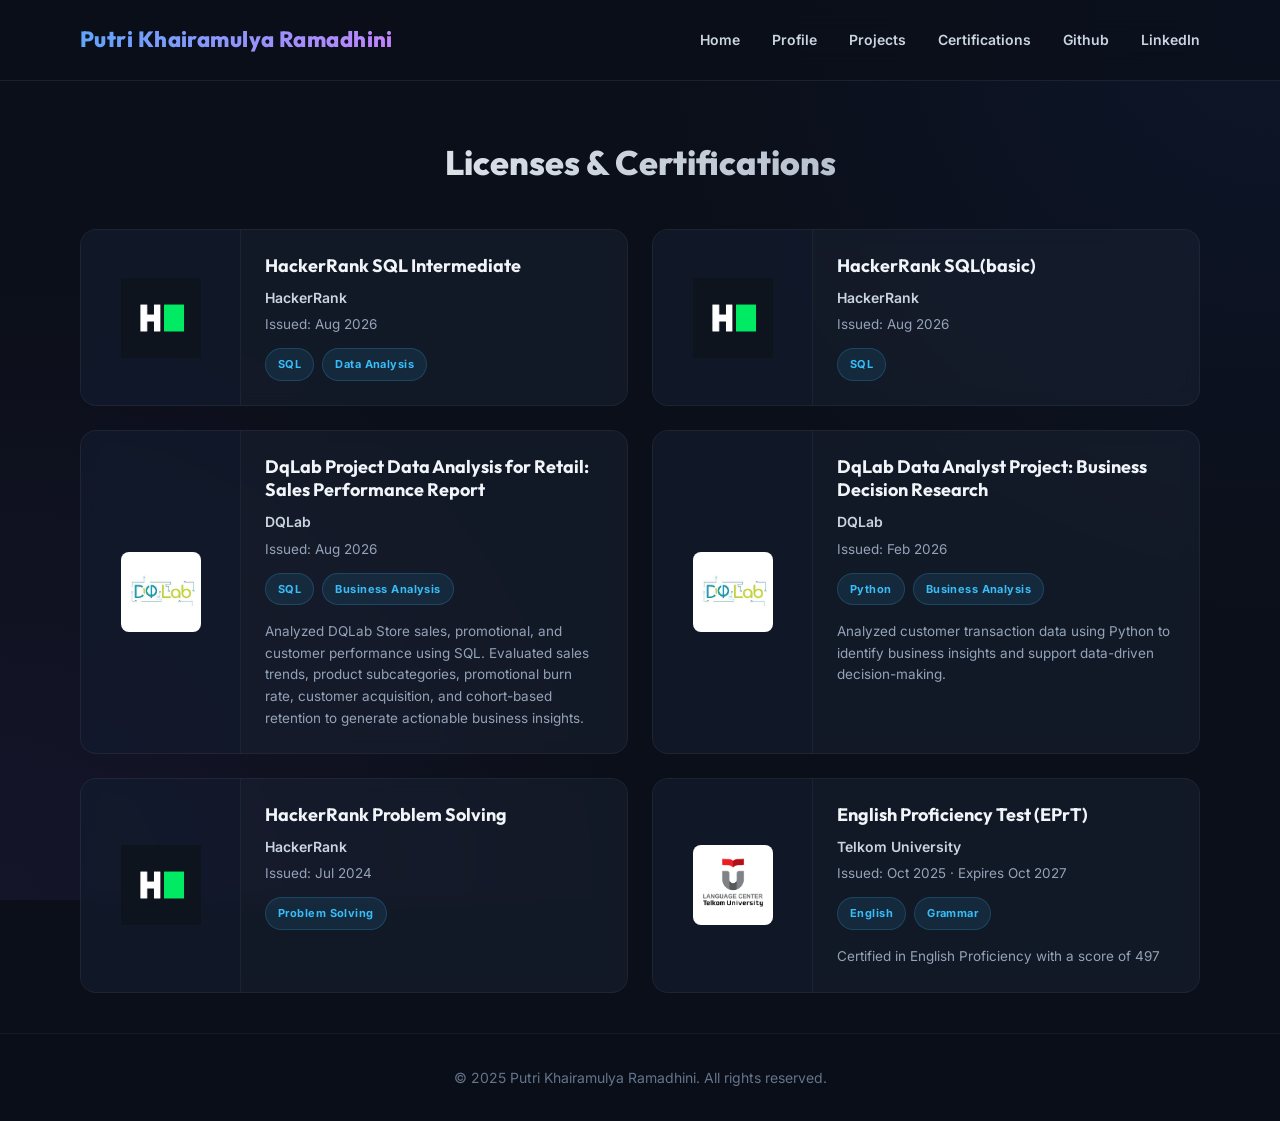
==== certification.html @ 8de5c6a5 "new face" ====
<!DOCTYPE html>
<html lang="id">
<head>
  <meta charset="UTF-8" />
  <meta name="viewport" content="width=device-width, initial-scale=1.0" />
  <title>Certifications | Putri Khairamulya Ramadhini</title>
  <link rel="stylesheet" href="style.css" />
</head>
<body>
  <!-- HEADER -->
  <header>
    <div class="container navbar">
      <a href="index.html" class="brand">Putri Khairamulya Ramadhini</a>
      <nav class="nav-links">
        <a href="index.html">Home</a>
        <a href="profile-details.html">Profile</a>
        <a href="project.html">Projects</a>
        <a href="certification.html">Certifications</a>
        <a href="https://github.com/putrikhairamulyaR" target="_blank">Github</a>
        <a href="https://www.linkedin.com/in/putri-khairamulya-ramadhini-48692b2a8" target="_blank">LinkedIn</a>
      </nav>
    </div>
  </header>

  <!-- MAIN -->
  <main class="container">
    <section class="page-header">
      <h1>Licenses & Certifications</h1>
    </section>

    <section class="project-group">
      <div class="cert-grid">
        
        <!-- CERTIFICATE 1 -->
        <article class="cert-card">
          <a href="SERTIF/sql_intermediate certificate.pdf" target="_blank">
            <div class="cert-logo">
              <img src="image/hackerrank.png" alt="HackerRank Logo">
            </div>
            <div class="cert-content">
              <h3>HackerRank SQL Intermediate</h3>
              <div class="issuer">HackerRank</div>
              <div class="date">Issued: Aug 2026</div>
              <div class="tags" style="margin-bottom: 0;">
                <span class="tag">SQL</span>
                <span class="tag">Data Analysis</span>
              </div>
            </div>
          </a>
        </article>

        <!-- CERTIFICATE 2 -->
        <article class="cert-card">
          <a href="SERTIF/sql_basic certificate.pdf" target="_blank">
            <div class="cert-logo">
              <img src="image/hackerrank.png" alt="HackerRank Logo">
            </div>
            <div class="cert-content">
              <h3>HackerRank SQL(basic)</h3>
              <div class="issuer">HackerRank</div>
              <div class="date">Issued: Aug 2026</div>
              <div class="tags" style="margin-bottom: 0;">
                <span class="tag">SQL</span>
              </div>
            </div>
          </a>
        </article>

        <!-- CERTIFICATE 3 -->
        <article class="cert-card">
          <a href="SERTIF/certificate-DQLABPRJC4IAIOFO (1).pdf" target="_blank">
            <div class="cert-logo">
              <img src="image/DQLAB.jpg" alt="DQLab Logo" style="border-radius: 8px;">
            </div>
            <div class="cert-content">
              <h3>DqLab Project Data Analysis for Retail: Sales Performance Report</h3>
              <div class="issuer">DQLab</div>
              <div class="date">Issued: Aug 2026</div>
              <div class="tags" style="margin-bottom: 6px;">
                <span class="tag">SQL</span>
                <span class="tag">Business Analysis</span>
              </div>
              <p class="desc">Analyzed DQLab Store sales, promotional, and customer performance using SQL. Evaluated sales trends, product subcategories, promotional burn rate, customer acquisition, and cohort-based retention to generate actionable business insights.</p>
            </div>
          </a>
        </article>

        <!-- CERTIFICATE 4 -->
        <article class="cert-card">
          <a href="SERTIF/certificate-DQLABDVIZ2HVIWPD.pdf" target="_blank">
            <div class="cert-logo">
              <img src="image/DQLAB.jpg" alt="DQLab Logo" style="border-radius: 8px;">
            </div>
            <div class="cert-content">
              <h3>DqLab Data Analyst Project: Business Decision Research</h3>
              <div class="issuer">DQLab</div>
              <div class="date">Issued: Feb 2026</div>
              <div class="tags" style="margin-bottom: 6px;">
                <span class="tag">Python</span>
                <span class="tag">Business Analysis</span>
              </div>
              <p class="desc">Analyzed customer transaction data using Python to identify business insights and support data-driven decision-making.</p>
            </div>
          </a>
        </article>

        <!-- CERTIFICATE 5 -->
        <article class="cert-card">
          <a href="SERTIF/problem_solving_basic certificate.pdf" target="_blank">
            <div class="cert-logo">
              <img src="image/hackerrank.png" alt="HackerRank Logo">
            </div>
            <div class="cert-content">
              <h3>HackerRank Problem Solving</h3>
              <div class="issuer">HackerRank</div>
              <div class="date">Issued: Jul 2024</div>
              <div class="tags" style="margin-bottom: 0;">
                <span class="tag">Problem Solving</span>
              </div>
            </div>
          </a>
        </article>

        <!-- CERTIFICATE 6 -->
        <article class="cert-card">
          <a href="SERTIF/EPRT (2).pdf" target="_blank">
            <div class="cert-logo">
              <img src="image/lac eprt.png" alt="EPrT Logo" style="border-radius: 8px;">
            </div>
            <div class="cert-content">
              <h3>English Proficiency Test (EPrT)</h3>
              <div class="issuer">Telkom University</div>
              <div class="date">Issued: Oct 2025 · Expires Oct 2027</div>
              <div class="tags" style="margin-bottom: 6px;">
                <span class="tag">English</span>
                <span class="tag">Grammar</span>
              </div>
              <p class="desc">Certified in English Proficiency with a score of 497</p>
            </div>
          </a>
        </article>

      </div>
    </section>
  </main>

  <!-- FOOTER -->
  <footer>
    <div class="container">
      © 2025 Putri Khairamulya Ramadhini. All rights reserved.
    </div>
  </footer>
</body>
</html>
---- style.css ----
@import url('https://fonts.googleapis.com/css2?family=Inter:wght@300;400;500;600;700;800&family=Outfit:wght@400;600;800&display=swap');

* {
  box-sizing: border-box;
  margin: 0;
  padding: 0;
}

html {
  scroll-behavior: smooth;
  font-size: 14px;
}

body {
  font-family: 'Inter', -apple-system, BlinkMacSystemFont, "Segoe UI", Roboto, sans-serif;
  background: #0b0f19; /* Deep dark blue */
  background-image: radial-gradient(circle at top right, rgba(37, 99, 235, 0.08), transparent 40%),
                    radial-gradient(circle at bottom left, rgba(139, 92, 246, 0.08), transparent 40%);
  background-attachment: fixed;
  color: #e2e8f0;
  line-height: 1.7;
}

a {
  text-decoration: none;
  color: inherit;
  transition: all 0.3s ease;
}

img {
  max-width: 100%;
  display: block;
}

.container {
  width: min(1120px, 90%);
  margin: 0 auto;
}

/* ==================================
   HEADER / NAVBAR
=================================== */
header {
  background: rgba(11, 15, 25, 0.7);
  backdrop-filter: blur(16px);
  -webkit-backdrop-filter: blur(16px);
  border-bottom: 1px solid rgba(255, 255, 255, 0.08);
  position: sticky;
  top: 0;
  z-index: 100;
}

.navbar {
  height: 80px;
  display: flex;
  align-items: center;
  justify-content: space-between;
}

.brand {
  font-family: 'Outfit', sans-serif;
  font-size: 22px;
  font-weight: 800;
  letter-spacing: 0.02em;
  color: #ffffff;
  background: linear-gradient(90deg, #60a5fa, #c084fc);
  -webkit-background-clip: text;
  -webkit-text-fill-color: transparent;
}

.nav-links {
  display: flex;
  gap: 32px;
  font-size: 14px;
  font-weight: 600;
  color: #cbd5e1;
}

.nav-links a {
  position: relative;
}

.nav-links a:hover {
  color: #60a5fa;
}

.nav-links a::after {
  content: '';
  position: absolute;
  width: 0;
  height: 2px;
  bottom: -4px;
  left: 0;
  background: #60a5fa;
  transition: width 0.3s ease;
  border-radius: 2px;
}

.nav-links a:hover::after {
  width: 100%;
}

/* ==================================
   HOME: PROFILE SECTION
=================================== */
.profile-section {
  padding: 80px 0 40px;
  animation: fadeIn 0.8s ease forwards;
}

@keyframes fadeIn {
  from { opacity: 0; transform: translateY(20px); }
  to { opacity: 1; transform: translateY(0); }
}

.profile-card {
  background: rgba(30, 41, 59, 0.4);
  backdrop-filter: blur(12px);
  border: 1px solid rgba(255, 255, 255, 0.05);
  border-radius: 24px;
  padding: 40px;
  display: grid;
  grid-template-columns: 200px 1fr;
  gap: 40px;
  align-items: center;
  box-shadow: 0 20px 40px rgba(0, 0, 0, 0.2);
  position: relative;
  overflow: hidden;
}

.profile-card::before {
  content: '';
  position: absolute;
  top: -50px;
  left: -50px;
  width: 150px;
  height: 150px;
  background: rgba(96, 165, 250, 0.2);
  filter: blur(60px);
  z-index: -1;
  border-radius: 50%;
}

.profile-photo {
  position: relative;
}

.profile-photo img {
  width: 200px;
  height: 200px;
  object-fit: cover;
  object-position: center;
  border-radius: 24px;
  border: 2px solid rgba(255, 255, 255, 0.1);
  box-shadow: 0 10px 25px rgba(0,0,0,0.4);
}

.section-label {
  display: inline-block;
  background: rgba(37, 99, 235, 0.2);
  color: #93c5fd;
  font-size: 13px;
  font-weight: 700;
  letter-spacing: 0.05em;
  padding: 6px 14px;
  border-radius: 999px;
  margin-bottom: 16px;
  border: 1px solid rgba(96, 165, 250, 0.2);
}

.profile-content p {
  color: #94a3b8;
  font-size: 16px;
  max-width: 780px;
  margin-bottom: 20px;
  line-height: 1.8;
}

.skills-list {
  display: flex;
  flex-wrap: wrap;
  gap: 10px;
  margin-bottom: 30px;
}

.skill-tag {
  background: rgba(255, 255, 255, 0.05);
  color: #cbd5e1;
  border: 1px solid rgba(255, 255, 255, 0.1);
  padding: 6px 14px;
  border-radius: 8px;
  font-size: 13px;
  font-weight: 500;
  transition: all 0.3s ease;
}

.skill-tag:hover {
  background: rgba(96, 165, 250, 0.15);
  border-color: rgba(96, 165, 250, 0.3);
  color: #93c5fd;
}

.profile-icons {
  display: grid;
  grid-template-columns: repeat(4, 1fr);
  gap: 16px;
}

.profile-icon-card {
  background: rgba(15, 23, 42, 0.6);
  border: 1px solid rgba(255, 255, 255, 0.05);
  border-radius: 16px;
  padding: 20px;
  transition: all 0.3s ease;
}

.profile-icon-card:hover {
  background: rgba(30, 41, 59, 0.8);
  border-color: rgba(96, 165, 250, 0.3);
  transform: translateY(-5px);
  box-shadow: 0 10px 20px rgba(0, 0, 0, 0.2);
}

.profile-icon-card .icon {
  font-size: 28px;
  margin-bottom: 12px;
}

.profile-icon-card strong {
  display: block;
  color: #f1f5f9;
  font-size: 15px;
  font-weight: 600;
  margin-bottom: 6px;
}

.profile-icon-card span {
  color: #64748b;
  font-size: 13.5px;
}

/* ==================================
   HOME: PROJECTS SECTION
=================================== */
.projects-section {
  margin-bottom: 100px;
  padding-top: 20px;
}

.section-header {
  display: flex;
  justify-content: space-between;
  align-items: flex-end;
  margin-bottom: 32px;
}

.section-header h2 {
  font-family: 'Outfit', sans-serif;
  font-size: 32px;
  color: #f8fafc;
}

.section-header span {
  color: #64748b;
  font-size: 15px;
  font-weight: 500;
}

.portfolio-grid {
  display: grid;
  grid-template-columns: repeat(4, minmax(0, 1fr));
  gap: 24px;
}

.card {
  background: rgba(30, 41, 59, 0.4);
  backdrop-filter: blur(8px);
  border: 1px solid rgba(255, 255, 255, 0.05);
  border-radius: 20px;
  overflow: hidden;
  transition: all 0.35s cubic-bezier(0.4, 0, 0.2, 1);
  display: flex;
  flex-direction: column;
}

.card:hover {
  transform: translateY(-8px);
  box-shadow: 0 20px 40px rgba(0, 0, 0, 0.3);
  border-color: rgba(96, 165, 250, 0.2);
}

.card a {
  display: flex;
  flex-direction: column;
  height: 100%;
}

.card img {
  width: 100%;
  height: 180px;
  object-fit: cover;
  transition: transform 0.5s ease;
}

.card:hover img {
  transform: scale(1.02);
}

.card-img-wrapper {
  overflow: hidden;
}

.card-content {
  padding: 24px;
  display: flex;
  flex-direction: column;
  flex: 1;
}

.tags {
  display: flex;
  flex-wrap: wrap;
  gap: 8px;
  margin-bottom: 16px;
}

.tag {
  display: inline-block;
  background: rgba(56, 189, 248, 0.1);
  color: #38bdf8;
  font-size: 11px;
  font-weight: 700;
  letter-spacing: 0.04em;
  padding: 6px 12px;
  border-radius: 999px;
  border: 1px solid rgba(56, 189, 248, 0.2);
}

.card h3 {
  font-family: 'Outfit', sans-serif;
  font-size: 20px;
  color: #f1f5f9;
  margin-bottom: 12px;
  line-height: 1.3;
  transition: color 0.3s ease;
}

.card:hover h3 {
  color: #60a5fa;
}

.card p {
  color: #94a3b8;
  font-size: 14px;
  margin-bottom: 20px;
  display: -webkit-box;
  -webkit-line-clamp: 3;
  -webkit-box-orient: vertical;
  overflow: hidden;
}

.card-footer {
  display: flex;
  justify-content: space-between;
  align-items: center;
  color: #64748b;
  font-size: 13.5px;
  border-top: 1px solid rgba(255, 255, 255, 0.05);
  padding-top: 16px;
  margin-top: auto;
}

.read-more {
  color: #60a5fa;
  font-weight: 600;
  display: flex;
  align-items: center;
  gap: 6px;
}



/* ==================================
   CERTIFICATION CARDS
=================================== */
.cert-grid {
  display: grid;
  grid-template-columns: repeat(2, minmax(0, 1fr));
  gap: 24px;
}

.cert-card {
  background: rgba(30, 41, 59, 0.4);
  backdrop-filter: blur(8px);
  border: 1px solid rgba(255, 255, 255, 0.05);
  border-radius: 16px;
  overflow: hidden;
  transition: all 0.35s cubic-bezier(0.4, 0, 0.2, 1);
  display: flex;
}

.cert-card:hover {
  transform: translateY(-5px);
  box-shadow: 0 15px 30px rgba(0, 0, 0, 0.2);
  border-color: rgba(96, 165, 250, 0.3);
}

.cert-card a {
  display: flex;
  width: 100%;
}

.cert-logo {
  width: 160px;
  background: rgba(15, 23, 42, 0.5);
  display: flex;
  align-items: center;
  justify-content: center;
  padding: 20px;
  border-right: 1px solid rgba(255, 255, 255, 0.05);
  flex-shrink: 0;
}

.cert-logo img {
  max-width: 100%;
  max-height: 80px;
  object-fit: contain;
}

.cert-content {
  padding: 24px;
  display: flex;
  flex-direction: column;
  flex: 1;
}

.cert-content h3 {
  font-family: 'Outfit', sans-serif;
  font-size: 18px;
  color: #f1f5f9;
  margin-bottom: 8px;
  line-height: 1.3;
  transition: color 0.3s ease;
}

.cert-card:hover .cert-content h3 {
  color: #60a5fa;
}

.cert-content .issuer {
  color: #cbd5e1;
  font-weight: 600;
  font-size: 14px;
  margin-bottom: 4px;
}

.cert-content .date {
  color: #94a3b8;
  font-size: 13.5px;
  margin-bottom: 12px;
}

.cert-content p.desc {
  color: #94a3b8;
  font-size: 13.5px;
  line-height: 1.6;
  margin-top: 10px;
}

@media (max-width: 900px) {
  .cert-grid {
    grid-template-columns: 1fr;
  }
}

@media (max-width: 600px) {
  .cert-card a {
    flex-direction: column;
  }
  .cert-logo {
    width: 100%;
    height: 120px;
    border-right: none;
    border-bottom: 1px solid rgba(255, 255, 255, 0.05);
  }
}

/* ==================================
   PROJECT DETAIL PAGES
=================================== */
.page-header {
  padding: 60px 0 30px;
  text-align: center;
  animation: fadeIn 0.6s ease;
}

.page-header h1 {
  font-family: 'Outfit', sans-serif;
  font-size: 34px;
  font-weight: 800;
  color: #ffffff;
  line-height: 1.3;
  margin-bottom: 14px;
  background: linear-gradient(to right, #ffffff, #94a3b8);
  -webkit-background-clip: text;
  -webkit-text-fill-color: transparent;
}

.project-date {
  color: #60a5fa;
  font-size: 14px;
  font-weight: 600;
  margin-bottom: 24px;
  text-transform: uppercase;
  letter-spacing: 0.08em;
}

.page-header p {
  color: #cbd5e1;
  font-size: 16px;
  max-width: 650px;
  margin: 0 auto;
  line-height: 1.7;
}

.hero-image {
  width: 100%;
  max-width: 450px;
  height: auto;
  border-radius: 14px;
  margin: 0 auto 32px;
  border: 1px solid rgba(255, 255, 255, 0.1);
  box-shadow: 0 16px 30px rgba(0, 0, 0, 0.3);
  display: block;
}

.hero-container {
  display: flex;
  flex-direction: column;
  align-items: center;
  margin-bottom: 32px;
}

.youtube-btn {
  display: inline-flex;
  align-items: center;
  gap: 8px;
  background: rgba(239, 68, 68, 0.1);
  color: #fca5a5;
  border: 1px solid rgba(239, 68, 68, 0.3);
  padding: 10px 20px;
  border-radius: 999px;
  font-size: 14px;
  font-weight: 600;
  transition: all 0.3s ease;
  margin-top: -10px;
  margin-bottom: 20px;
}

.youtube-btn:hover {
  background: rgba(239, 68, 68, 0.2);
  border-color: rgba(239, 68, 68, 0.5);
  color: #fecaca;
  transform: translateY(-2px);
}

.content-card {
  background: rgba(30, 41, 59, 0.5);
  backdrop-filter: blur(12px);
  border: 1px solid rgba(255, 255, 255, 0.05);
  border-radius: 16px;
  padding: 28px;
  margin-bottom: 28px;
  box-shadow: 0 8px 25px rgba(0, 0, 0, 0.15);
  max-width: 720px;
  margin-left: auto;
  margin-right: auto;
  animation: fadeIn 0.8s ease;
}

.content-card h2 {
  font-family: 'Outfit', sans-serif;
  font-size: 22px;
  font-weight: 700;
  color: #f1f5f9;
  margin-bottom: 20px;
  padding-bottom: 12px;
  border-bottom: 1px solid rgba(255, 255, 255, 0.05);
  display: flex;
  align-items: center;
  gap: 10px;
}

.content-card p {
  color: #cbd5e1;
  font-size: 14.5px;
  line-height: 1.7;
  margin-bottom: 16px;
}

.content-card ul {
  margin-left: 20px;
  color: #cbd5e1;
  margin-bottom: 16px;
}

.content-card li {
  margin-bottom: 8px;
  font-size: 14.5px;
  line-height: 1.6;
}

.content-card strong {
  color: #60a5fa;
  font-weight: 600;
}

.tools-list {
  display: flex;
  flex-wrap: wrap;
  gap: 12px;
  margin-top: 16px;
}

.tools-list span {
  background: rgba(15, 23, 42, 0.6);
  color: #93c5fd;
  border: 1px solid rgba(56, 189, 248, 0.2);
  border-radius: 8px;
  padding: 8px 16px;
  font-size: 13px;
  font-weight: 600;
  transition: all 0.3s;
}

.tools-list span:hover {
  background: rgba(56, 189, 248, 0.1);
  border-color: rgba(56, 189, 248, 0.4);
}

.project-link,
.back-link {
  display: inline-flex;
  align-items: center;
  justify-content: center;
  padding: 12px 24px;
  border-radius: 12px;
  font-size: 14px;
  font-weight: 600;
  transition: all 0.3s ease;
  margin-top: 16px;
  text-align: center;
}

.project-link {
  background: linear-gradient(135deg, #3b82f6, #8b5cf6);
  color: #ffffff;
  border: none;
  box-shadow: 0 4px 15px rgba(59, 130, 246, 0.3);
}

.project-link:hover {
  box-shadow: 0 8px 25px rgba(59, 130, 246, 0.5);
  transform: translateY(-2px);
  color: #ffffff;
}

.back-link {
  background: rgba(30, 41, 59, 0.6);
  border: 1px solid rgba(255, 255, 255, 0.1);
  color: #e2e8f0;
  margin-bottom: 60px;
  display: block;
  max-width: max-content;
  margin-left: auto;
  margin-right: auto;
}

.back-link:hover {
  background: rgba(51, 65, 85, 0.8);
  border-color: rgba(255, 255, 255, 0.2);
  color: #ffffff;
}

/* ==================================
   FOOTER
=================================== */
footer {
  border-top: 1px solid rgba(255, 255, 255, 0.05);
  padding: 32px 0;
  color: #64748b;
  font-size: 14px;
  text-align: center;
  background: rgba(11, 15, 25, 0.9);
}

/* ==================================
   RESPONSIVE DESIGN
=================================== */
@media (max-width: 1000px) {
  .profile-icons {
    grid-template-columns: repeat(2, 1fr);
  }

  .portfolio-grid {
    grid-template-columns: repeat(2, minmax(0, 1fr));
  }
}

@media (max-width: 900px) {
  .profile-card {
    grid-template-columns: 1fr;
    text-align: center;
  }
  
  .profile-card::before {
    top: 0;
    left: 50%;
    transform: translateX(-50%);
  }

  .profile-photo img {
    margin: 0 auto;
  }
  
  .profile-content p {
    margin: 0 auto 28px;
  }
}

@media (max-width: 760px) {
  .navbar {
    height: auto;
    padding: 20px 0;
    flex-direction: column;
    gap: 16px;
  }

  .nav-links {
    flex-wrap: wrap;
    justify-content: center;
    gap: 16px;
  }

  .profile-section {
    padding: 40px 0 30px;
  }

  .profile-card {
    padding: 30px 20px;
  }

  .profile-icons {
    grid-template-columns: 1fr;
  }

  .section-header {
    flex-direction: column;
    align-items: flex-start;
    gap: 8px;
  }

  .portfolio-grid {
    grid-template-columns: 1fr;
  }
  
  .page-header h1 {
    font-size: 28px;
  }
  
  .content-card {
    padding: 24px 20px;
  }
}

/* ==================================
   PROFILE DETAILS PAGE
=================================== */
.details-grid {
  display: grid;
  gap: 30px;
  margin-bottom: 60px;
}

.detail-card {
  background: rgba(30, 41, 59, 0.4);
  backdrop-filter: blur(12px);
  border: 1px solid rgba(255, 255, 255, 0.05);
  border-radius: 20px;
  padding: 32px;
  box-shadow: 0 10px 30px rgba(0, 0, 0, 0.15);
}

.detail-card h2 {
  font-family: 'Outfit', sans-serif;
  font-size: 24px;
  color: #f1f5f9;
  margin-bottom: 24px;
  padding-bottom: 12px;
  border-bottom: 1px solid rgba(255, 255, 255, 0.05);
}

.detail-item {
  margin-bottom: 24px;
}

.detail-item:last-child {
  margin-bottom: 0;
}

.detail-item h3 {
  font-family: 'Outfit', sans-serif;
  font-size: 18px;
  color: #60a5fa;
  margin-bottom: 4px;
}

.detail-item > span {
  display: block;
  color: #94a3b8;
  font-size: 13.5px;
  font-weight: 600;
  margin-bottom: 12px;
}

.course-list {
  display: flex;
  flex-wrap: wrap;
  gap: 10px;
  margin-top: 12px;
}

.course-list span {
  background: rgba(15, 23, 42, 0.6);
  color: #93c5fd;
  border: 1px solid rgba(56, 189, 248, 0.2);
  border-radius: 8px;
  padding: 6px 14px;
  font-size: 13px;
  transition: all 0.3s;
}

.course-list span:hover {
  background: rgba(56, 189, 248, 0.1);
  border-color: rgba(56, 189, 248, 0.4);
}

.detail-item p {
  color: #cbd5e1;
  font-size: 15px;
  line-height: 1.7;
  margin-bottom: 12px;
}

.detail-item ul {
  margin-left: 20px;
  color: #cbd5e1;
}

.detail-item li {
  font-size: 14.5px;
  margin-bottom: 8px;
}

.detail-item strong {
  color: #38bdf8;
  font-weight: 600;
}

/* ==================================
   PROJECTS FILTERS
=================================== */
.filter-buttons {
  display: flex;
  flex-wrap: wrap;
  justify-content: center;
  gap: 12px;
  margin-bottom: 40px;
}

.filter-btn {
  background: rgba(30, 41, 59, 0.6);
  border: 1px solid rgba(255, 255, 255, 0.1);
  color: #cbd5e1;
  padding: 8px 18px;
  border-radius: 999px;
  font-size: 14px;
  font-weight: 600;
  cursor: pointer;
  transition: all 0.3s ease;
  font-family: 'Inter', sans-serif;
}

.filter-btn:hover {
  background: rgba(59, 130, 246, 0.2);
  color: #93c5fd;
}

.filter-btn.active {
  background: #3b82f6;
  color: #ffffff;
  border-color: #3b82f6;
}

.project-group {
  margin-bottom: 40px;
}

/* Responsive fixes */
@media (max-width: 760px) {
  .skills-list {
    justify-content: center;
  }
}

/* ==================================
   HEART DISEASE SPECIFIC
=================================== */
.snapshot {
  display: flex;
  flex-wrap: wrap;
  gap: 24px;
  margin-top: 16px;
}

.snapshot-item {
  background: rgba(15, 23, 42, 0.6);
  border: 1px solid rgba(255, 255, 255, 0.05);
  border-radius: 12px;
  padding: 16px 24px;
  flex: 1;
  min-width: 150px;
  text-align: center;
}

.snapshot-item .number {
  display: block;
  font-family: 'Outfit', sans-serif;
  font-size: 28px;
  color: #60a5fa;
  font-weight: 700;
  margin-bottom: 4px;
}

.snapshot-item .label {
  color: #94a3b8;
  font-size: 13px;
  text-transform: uppercase;
  letter-spacing: 0.05em;
  font-weight: 600;
}

.question-list {
  list-style: none;
  padding-left: 0 !important;
}

.question-list li {
  position: relative;
  padding-left: 24px;
  margin-bottom: 12px;
  color: #cbd5e1;
}

.question-list li::before {
  content: '❓';
  position: absolute;
  left: 0;
  top: 0;
}

.analysis-item {
  margin-bottom: 16px;
  padding-left: 16px;
  border-left: 3px solid #3b82f6;
}

.finding-grid {
  display: grid;
  grid-template-columns: repeat(2, 1fr);
  gap: 16px;
}

.finding {
  background: rgba(15, 23, 42, 0.4);
  padding: 16px;
  border-radius: 10px;
  border: 1px solid rgba(255, 255, 255, 0.05);
}

.finding strong {
  display: block;
  color: #38bdf8;
  margin-bottom: 8px;
  font-size: 15px;
}

.finding span {
  color: #cbd5e1;
  font-size: 14px;
  line-height: 1.6;
}

.highlight-metric {
  display: grid;
  grid-template-columns: repeat(4, 1fr);
  gap: 16px;
  margin: 24px 0;
}

.metric {
  background: rgba(15, 23, 42, 0.6);
  border: 1px solid rgba(255, 255, 255, 0.05);
  border-radius: 12px;
  padding: 20px;
  text-align: center;
  transition: all 0.3s ease;
}

.metric:hover {
  background: rgba(30, 41, 59, 0.8);
  border-color: rgba(96, 165, 250, 0.3);
  transform: translateY(-3px);
}

.metric strong {
  display: block;
  font-family: 'Outfit', sans-serif;
  font-size: 28px;
  color: #60a5fa;
  margin-bottom: 4px;
}

.metric span {
  color: #94a3b8;
  font-size: 13px;
  font-weight: 600;
  text-transform: uppercase;
  letter-spacing: 0.05em;
}

.result-image {
  width: 100%;
  max-width: 450px;
  height: auto;
  border-radius: 12px;
  margin: 30px auto;
  border: 1px solid rgba(255, 255, 255, 0.1);
  display: block;
}

.result-table-wrapper {
  overflow-x: auto;
  margin-bottom: 24px;
}

.result-table {
  width: 100%;
  border-collapse: collapse;
  text-align: left;
}

.result-table th, .result-table td {
  padding: 12px 16px;
  border-bottom: 1px solid rgba(255, 255, 255, 0.05);
}

.result-table th {
  background: rgba(15, 23, 42, 0.8);
  color: #f1f5f9;
  font-weight: 600;
  font-size: 14px;
}

.result-table td {
  color: #cbd5e1;
  font-size: 14px;
}

.result-table tr:hover td {
  background: rgba(255, 255, 255, 0.02);
}

.result-note {
  background: rgba(59, 130, 246, 0.1);
  border-left: 4px solid #3b82f6;
  padding: 16px 20px;
  border-radius: 0 8px 8px 0;
  color: #cbd5e1;
  font-size: 14px;
  line-height: 1.6;
}

.result-note strong {
  color: #60a5fa;
}

@media (max-width: 760px) {
  .highlight-metric {
    grid-template-columns: repeat(2, 1fr);
  }
  .finding-grid {
    grid-template-columns: 1fr;
  }
}
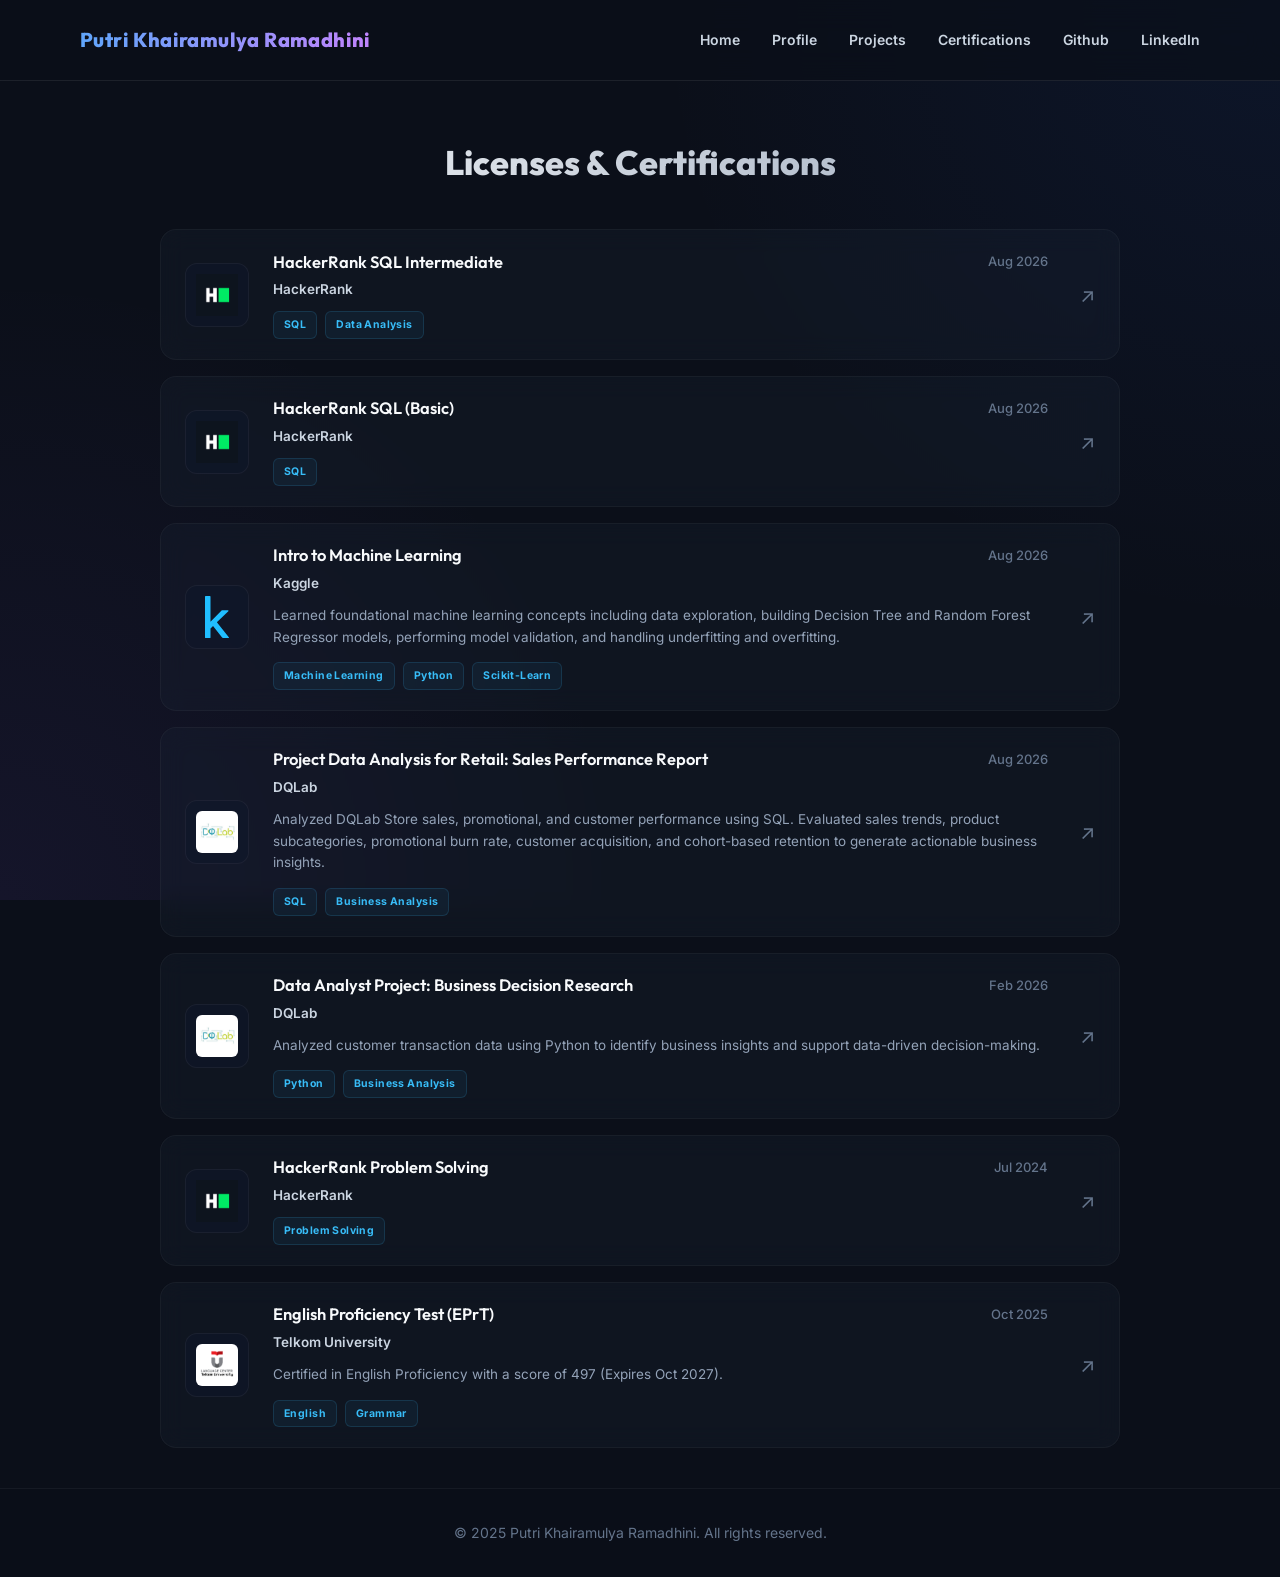
==== commit 1bf44e99: "nambahin certif" ====
--- a/certification.html
+++ b/certification.html
@@ -38,14 +38,19 @@
               <img src="image/hackerrank.png" alt="HackerRank Logo">
             </div>
             <div class="cert-content">
-              <h3>HackerRank SQL Intermediate</h3>
-              <div class="issuer">HackerRank</div>
-              <div class="date">Issued: Aug 2026</div>
-              <div class="tags" style="margin-bottom: 0;">
+              <div class="cert-header-row">
+                <h3>HackerRank SQL Intermediate</h3>
+                <div class="date">Aug 2026</div>
+              </div>
+              <div class="cert-meta">
+                <span class="issuer">HackerRank</span>
+              </div>
+              <div class="cert-tags-row">
                 <span class="tag">SQL</span>
                 <span class="tag">Data Analysis</span>
               </div>
             </div>
+            <div class="cert-action">↗</div>
           </a>
         </article>
 
@@ -56,87 +61,137 @@
               <img src="image/hackerrank.png" alt="HackerRank Logo">
             </div>
             <div class="cert-content">
-              <h3>HackerRank SQL(basic)</h3>
-              <div class="issuer">HackerRank</div>
-              <div class="date">Issued: Aug 2026</div>
-              <div class="tags" style="margin-bottom: 0;">
+              <div class="cert-header-row">
+                <h3>HackerRank SQL (Basic)</h3>
+                <div class="date">Aug 2026</div>
+              </div>
+              <div class="cert-meta">
+                <span class="issuer">HackerRank</span>
+              </div>
+              <div class="cert-tags-row">
                 <span class="tag">SQL</span>
               </div>
             </div>
+            <div class="cert-action">↗</div>
           </a>
         </article>
 
         <!-- CERTIFICATE 3 -->
         <article class="cert-card">
+          <a href="SERTIF/putrikhaira - Intro to Machine Learning.pdf" target="_blank">
+            <div class="cert-logo">
+              <img src="image/kaggle.svg" alt="Kaggle Logo" style="border-radius: 4px;">
+            </div>
+            <div class="cert-content">
+              <div class="cert-header-row">
+                <h3>Intro to Machine Learning</h3>
+                <div class="date">Aug 2026</div>
+              </div>
+              <div class="cert-meta">
+                <span class="issuer">Kaggle</span>
+              </div>
+              <p class="desc">Learned foundational machine learning concepts including data exploration, building Decision Tree and Random Forest Regressor models, performing model validation, and handling underfitting and overfitting.</p>
+              <div class="cert-tags-row">
+                <span class="tag">Machine Learning</span>
+                <span class="tag">Python</span>
+                <span class="tag">Scikit-Learn</span>
+              </div>
+            </div>
+            <div class="cert-action">↗</div>
+          </a>
+        </article>
+
+        <!-- CERTIFICATE 4 -->
+        <article class="cert-card">
           <a href="SERTIF/certificate-DQLABPRJC4IAIOFO (1).pdf" target="_blank">
             <div class="cert-logo">
-              <img src="image/DQLAB.jpg" alt="DQLab Logo" style="border-radius: 8px;">
-            </div>
-            <div class="cert-content">
-              <h3>DqLab Project Data Analysis for Retail: Sales Performance Report</h3>
-              <div class="issuer">DQLab</div>
-              <div class="date">Issued: Aug 2026</div>
-              <div class="tags" style="margin-bottom: 6px;">
+              <img src="image/DQLAB.jpg" alt="DQLab Logo" style="border-radius: 6px;">
+            </div>
+            <div class="cert-content">
+              <div class="cert-header-row">
+                <h3>Project Data Analysis for Retail: Sales Performance Report</h3>
+                <div class="date">Aug 2026</div>
+              </div>
+              <div class="cert-meta">
+                <span class="issuer">DQLab</span>
+              </div>
+              <p class="desc">Analyzed DQLab Store sales, promotional, and customer performance using SQL. Evaluated sales trends, product subcategories, promotional burn rate, customer acquisition, and cohort-based retention to generate actionable business insights.</p>
+              <div class="cert-tags-row">
                 <span class="tag">SQL</span>
                 <span class="tag">Business Analysis</span>
               </div>
-              <p class="desc">Analyzed DQLab Store sales, promotional, and customer performance using SQL. Evaluated sales trends, product subcategories, promotional burn rate, customer acquisition, and cohort-based retention to generate actionable business insights.</p>
-            </div>
-          </a>
-        </article>
-
-        <!-- CERTIFICATE 4 -->
+            </div>
+            <div class="cert-action">↗</div>
+          </a>
+        </article>
+
+        <!-- CERTIFICATE 5 -->
         <article class="cert-card">
           <a href="SERTIF/certificate-DQLABDVIZ2HVIWPD.pdf" target="_blank">
             <div class="cert-logo">
-              <img src="image/DQLAB.jpg" alt="DQLab Logo" style="border-radius: 8px;">
-            </div>
-            <div class="cert-content">
-              <h3>DqLab Data Analyst Project: Business Decision Research</h3>
-              <div class="issuer">DQLab</div>
-              <div class="date">Issued: Feb 2026</div>
-              <div class="tags" style="margin-bottom: 6px;">
+              <img src="image/DQLAB.jpg" alt="DQLab Logo" style="border-radius: 6px;">
+            </div>
+            <div class="cert-content">
+              <div class="cert-header-row">
+                <h3>Data Analyst Project: Business Decision Research</h3>
+                <div class="date">Feb 2026</div>
+              </div>
+              <div class="cert-meta">
+                <span class="issuer">DQLab</span>
+              </div>
+              <p class="desc">Analyzed customer transaction data using Python to identify business insights and support data-driven decision-making.</p>
+              <div class="cert-tags-row">
                 <span class="tag">Python</span>
                 <span class="tag">Business Analysis</span>
               </div>
-              <p class="desc">Analyzed customer transaction data using Python to identify business insights and support data-driven decision-making.</p>
-            </div>
-          </a>
-        </article>
-
-        <!-- CERTIFICATE 5 -->
+            </div>
+            <div class="cert-action">↗</div>
+          </a>
+        </article>
+
+        <!-- CERTIFICATE 6 -->
         <article class="cert-card">
           <a href="SERTIF/problem_solving_basic certificate.pdf" target="_blank">
             <div class="cert-logo">
               <img src="image/hackerrank.png" alt="HackerRank Logo">
             </div>
             <div class="cert-content">
-              <h3>HackerRank Problem Solving</h3>
-              <div class="issuer">HackerRank</div>
-              <div class="date">Issued: Jul 2024</div>
-              <div class="tags" style="margin-bottom: 0;">
+              <div class="cert-header-row">
+                <h3>HackerRank Problem Solving</h3>
+                <div class="date">Jul 2024</div>
+              </div>
+              <div class="cert-meta">
+                <span class="issuer">HackerRank</span>
+              </div>
+              <div class="cert-tags-row">
                 <span class="tag">Problem Solving</span>
               </div>
             </div>
-          </a>
-        </article>
-
-        <!-- CERTIFICATE 6 -->
+            <div class="cert-action">↗</div>
+          </a>
+        </article>
+
+        <!-- CERTIFICATE 7 -->
         <article class="cert-card">
           <a href="SERTIF/EPRT (2).pdf" target="_blank">
             <div class="cert-logo">
-              <img src="image/lac eprt.png" alt="EPrT Logo" style="border-radius: 8px;">
-            </div>
-            <div class="cert-content">
-              <h3>English Proficiency Test (EPrT)</h3>
-              <div class="issuer">Telkom University</div>
-              <div class="date">Issued: Oct 2025 · Expires Oct 2027</div>
-              <div class="tags" style="margin-bottom: 6px;">
+              <img src="image/lac eprt.png" alt="EPrT Logo" style="border-radius: 6px;">
+            </div>
+            <div class="cert-content">
+              <div class="cert-header-row">
+                <h3>English Proficiency Test (EPrT)</h3>
+                <div class="date">Oct 2025</div>
+              </div>
+              <div class="cert-meta">
+                <span class="issuer">Telkom University</span>
+              </div>
+              <p class="desc">Certified in English Proficiency with a score of 497 (Expires Oct 2027).</p>
+              <div class="cert-tags-row">
                 <span class="tag">English</span>
                 <span class="tag">Grammar</span>
               </div>
-              <p class="desc">Certified in English Proficiency with a score of 497</p>
-            </div>
+            </div>
+            <div class="cert-action">↗</div>
           </a>
         </article>
 
--- a/style.css
+++ b/style.css
@@ -38,8 +38,11 @@
 }
 
 /* ==================================
+
    HEADER / NAVBAR
+
 =================================== */
+
 header {
   background: rgba(11, 15, 25, 0.7);
   backdrop-filter: blur(16px);
@@ -59,7 +62,7 @@
 
 .brand {
   font-family: 'Outfit', sans-serif;
-  font-size: 22px;
+  font-size: 20px;
   font-weight: 800;
   letter-spacing: 0.02em;
   color: #ffffff;
@@ -101,8 +104,11 @@
 }
 
 /* ==================================
+
    HOME: PROFILE SECTION
+
 =================================== */
+
 .profile-section {
   padding: 80px 0 40px;
   animation: fadeIn 0.8s ease forwards;
@@ -110,7 +116,9 @@
 
 @keyframes fadeIn {
   from { opacity: 0; transform: translateY(20px); }
+
   to { opacity: 1; transform: translateY(0); }
+
 }
 
 .profile-card {
@@ -240,8 +248,11 @@
 }
 
 /* ==================================
+
    HOME: PROJECTS SECTION
+
 =================================== */
+
 .projects-section {
   margin-bottom: 100px;
   padding-top: 20px;
@@ -378,67 +389,109 @@
   gap: 6px;
 }
 
-
-
 /* ==================================
+
    CERTIFICATION CARDS
+
 =================================== */
+
 .cert-grid {
-  display: grid;
-  grid-template-columns: repeat(2, minmax(0, 1fr));
-  gap: 24px;
+  display: flex;
+  flex-direction: column;
+  gap: 16px;
+  max-width: 960px;
+  margin: 0 auto;
 }
 
 .cert-card {
-  background: rgba(30, 41, 59, 0.4);
-  backdrop-filter: blur(8px);
-  border: 1px solid rgba(255, 255, 255, 0.05);
+  background: rgba(30, 41, 59, 0.25);
+  backdrop-filter: blur(12px);
+  -webkit-backdrop-filter: blur(12px);
+  border: 1px solid rgba(255, 255, 255, 0.04);
   border-radius: 16px;
   overflow: hidden;
-  transition: all 0.35s cubic-bezier(0.4, 0, 0.2, 1);
-  display: flex;
+  transition: all 0.4s cubic-bezier(0.16, 1, 0.3, 1);
+  display: flex;
+  position: relative;
+}
+
+.cert-card::before {
+  content: '';
+  position: absolute;
+  top: 0;
+  left: 0;
+  width: 4px;
+  height: 100%;
+  background: linear-gradient(180deg, #3b82f6, #8b5cf6);
+  opacity: 0;
+  transition: opacity 0.3s ease;
 }
 
 .cert-card:hover {
-  transform: translateY(-5px);
-  box-shadow: 0 15px 30px rgba(0, 0, 0, 0.2);
-  border-color: rgba(96, 165, 250, 0.3);
+  transform: translateX(6px);
+  background: rgba(30, 41, 59, 0.45);
+  border-color: rgba(96, 165, 250, 0.2);
+  box-shadow: 0 10px 30px rgba(0, 0, 0, 0.2);
+}
+
+.cert-card:hover::before {
+  opacity: 1;
 }
 
 .cert-card a {
   display: flex;
+  align-items: center;
   width: 100%;
+  padding: 20px 24px;
+  gap: 24px;
 }
 
 .cert-logo {
-  width: 160px;
+  width: 64px;
+  height: 64px;
   background: rgba(15, 23, 42, 0.5);
+  border: 1px solid rgba(255, 255, 255, 0.05);
+  border-radius: 12px;
   display: flex;
   align-items: center;
   justify-content: center;
-  padding: 20px;
-  border-right: 1px solid rgba(255, 255, 255, 0.05);
+  padding: 10px;
   flex-shrink: 0;
+  transition: all 0.3s ease;
+}
+
+.cert-card:hover .cert-logo {
+  transform: scale(1.05);
+  border-color: rgba(96, 165, 250, 0.25);
+  background: rgba(15, 23, 42, 0.7);
 }
 
 .cert-logo img {
   max-width: 100%;
-  max-height: 80px;
+  max-height: 100%;
   object-fit: contain;
 }
 
 .cert-content {
-  padding: 24px;
   display: flex;
   flex-direction: column;
   flex: 1;
+  gap: 6px;
+}
+
+.cert-header-row {
+  display: flex;
+  justify-content: space-between;
+  align-items: center;
+  gap: 16px;
 }
 
 .cert-content h3 {
   font-family: 'Outfit', sans-serif;
-  font-size: 18px;
-  color: #f1f5f9;
-  margin-bottom: 8px;
+  font-size: 16.5px;
+  font-weight: 600;
+  color: #f8fafc;
+  margin-bottom: 0;
   line-height: 1.3;
   transition: color 0.3s ease;
 }
@@ -447,47 +500,107 @@
   color: #60a5fa;
 }
 
-.cert-content .issuer {
+.cert-header-row .date {
+  color: #64748b;
+  font-size: 13px;
+  font-weight: 500;
+  white-space: nowrap;
+}
+
+.cert-meta {
+  display: flex;
+  align-items: center;
+  gap: 8px;
+  font-size: 13.5px;
+}
+
+.cert-meta .issuer {
+  font-weight: 600;
   color: #cbd5e1;
-  font-weight: 600;
-  font-size: 14px;
-  margin-bottom: 4px;
-}
-
-.cert-content .date {
-  color: #94a3b8;
-  font-size: 13.5px;
-  margin-bottom: 12px;
 }
 
 .cert-content p.desc {
   color: #94a3b8;
   font-size: 13.5px;
   line-height: 1.6;
-  margin-top: 10px;
-}
-
-@media (max-width: 900px) {
-  .cert-grid {
-    grid-template-columns: 1fr;
-  }
-}
-
-@media (max-width: 600px) {
+  margin-top: 4px;
+  margin-bottom: 4px;
+}
+
+.cert-tags-row {
+  display: flex;
+  flex-wrap: wrap;
+  gap: 8px;
+  margin-top: 4px;
+}
+
+.cert-tags-row .tag {
+  background: rgba(56, 189, 248, 0.06);
+  color: #38bdf8;
+  font-size: 10.5px;
+  font-weight: 700;
+  letter-spacing: 0.04em;
+  padding: 4px 10px;
+  border-radius: 6px;
+  border: 1px solid rgba(56, 189, 248, 0.15);
+  transition: all 0.3s ease;
+}
+
+.cert-card:hover .tag {
+  background: rgba(56, 189, 248, 0.12);
+  border-color: rgba(56, 189, 248, 0.3);
+}
+
+.cert-action {
+  display: flex;
+  align-items: center;
+  justify-content: center;
+  color: #64748b;
+  transition: all 0.3s ease;
+  font-size: 20px;
+  padding-left: 8px;
+  flex-shrink: 0;
+}
+
+.cert-card:hover .cert-action {
+  color: #60a5fa;
+  transform: translateX(4px);
+}
+
+@media (max-width: 768px) {
   .cert-card a {
+    padding: 16px;
+    gap: 16px;
+  }
+
+  .cert-logo {
+    width: 52px;
+    height: 52px;
+    padding: 8px;
+    border-radius: 10px;
+  }
+
+  .cert-header-row {
     flex-direction: column;
-  }
-  .cert-logo {
-    width: 100%;
-    height: 120px;
-    border-right: none;
-    border-bottom: 1px solid rgba(255, 255, 255, 0.05);
+    align-items: flex-start;
+    gap: 4px;
+  }
+
+  .cert-header-row .date {
+    font-size: 12px;
+  }
+
+  .cert-action {
+    display: none;
   }
 }
 
 /* ==================================
+
    PROJECT DETAIL PAGES
+
 =================================== */
+
 .page-header {
   padding: 60px 0 30px;
   text-align: center;
@@ -525,7 +638,7 @@
 
 .hero-image {
   width: 100%;
-  max-width: 450px;
+  max-width: 540px;
   height: auto;
   border-radius: 14px;
   margin: 0 auto 32px;
@@ -569,10 +682,10 @@
   backdrop-filter: blur(12px);
   border: 1px solid rgba(255, 255, 255, 0.05);
   border-radius: 16px;
-  padding: 28px;
-  margin-bottom: 28px;
+  padding: 32px 36px;
+  margin-bottom: 32px;
   box-shadow: 0 8px 25px rgba(0, 0, 0, 0.15);
-  max-width: 720px;
+  max-width: 860px;
   margin-left: auto;
   margin-right: auto;
   animation: fadeIn 0.8s ease;
@@ -580,7 +693,7 @@
 
 .content-card h2 {
   font-family: 'Outfit', sans-serif;
-  font-size: 22px;
+  font-size: 20px;
   font-weight: 700;
   color: #f1f5f9;
   margin-bottom: 20px;
@@ -593,8 +706,8 @@
 
 .content-card p {
   color: #cbd5e1;
-  font-size: 14.5px;
-  line-height: 1.7;
+  font-size: 14px;
+  line-height: 1.65;
   margin-bottom: 16px;
 }
 
@@ -638,7 +751,71 @@
   border-color: rgba(56, 189, 248, 0.4);
 }
 
+.project-group {
+  margin-bottom: 40px;
+}
+
+/* Responsive fixes */
+
+@media (max-width: 760px) {
+  .skills-list {
+    justify-content: center;
+  }
+
+}
+
+/* ==================================
+
+   PROJECT PAGE — grid & card sizing
+
+=================================== */
+
+.project-group .portfolio-grid {
+  grid-template-columns: repeat(3, minmax(0, 1fr));
+  gap: 20px;
+}
+
+.project-group .card img {
+  height: 160px;
+}
+
+.project-group .card h3 {
+  font-size: 17px;
+}
+
+.project-group .card p {
+  font-size: 13.5px;
+}
+
+.tag-list {
+  display: flex;
+  flex-wrap: wrap;
+  gap: 6px;
+  margin-bottom: 14px;
+}
+
+@media (max-width: 1000px) {
+  .project-group .portfolio-grid {
+    grid-template-columns: repeat(2, minmax(0, 1fr));
+  }
+
+}
+
+@media (max-width: 600px) {
+  .project-group .portfolio-grid {
+    grid-template-columns: 1fr;
+  }
+
+  .filter-buttons {
+    gap: 6px;
+  }
+
+}
+
+
+
 .project-link,
+
 .back-link {
   display: inline-flex;
   align-items: center;
@@ -683,8 +860,11 @@
 }
 
 /* ==================================
+
    FOOTER
+
 =================================== */
+
 footer {
   border-top: 1px solid rgba(255, 255, 255, 0.05);
   padding: 32px 0;
@@ -695,8 +875,11 @@
 }
 
 /* ==================================
+
    RESPONSIVE DESIGN
+
 =================================== */
+
 @media (max-width: 1000px) {
   .profile-icons {
     grid-template-columns: repeat(2, 1fr);
@@ -705,6 +888,7 @@
   .portfolio-grid {
     grid-template-columns: repeat(2, minmax(0, 1fr));
   }
+
 }
 
 @media (max-width: 900px) {
@@ -712,7 +896,7 @@
     grid-template-columns: 1fr;
     text-align: center;
   }
-  
+
   .profile-card::before {
     top: 0;
     left: 50%;
@@ -722,10 +906,11 @@
   .profile-photo img {
     margin: 0 auto;
   }
-  
+
   .profile-content p {
     margin: 0 auto 28px;
   }
+
 }
 
 @media (max-width: 760px) {
@@ -763,19 +948,23 @@
   .portfolio-grid {
     grid-template-columns: 1fr;
   }
-  
+
   .page-header h1 {
     font-size: 28px;
   }
-  
+
   .content-card {
     padding: 24px 20px;
   }
+
 }
 
 /* ==================================
+
    PROFILE DETAILS PAGE
+
 =================================== */
+
 .details-grid {
   display: grid;
   gap: 30px;
@@ -867,88 +1056,133 @@
   font-weight: 600;
 }
 
+.project-card.hidden {
+  display: none;
+}
+
 /* ==================================
+
    PROJECTS FILTERS
+
 =================================== */
+
 .filter-buttons {
   display: flex;
   flex-wrap: wrap;
   justify-content: center;
-  gap: 12px;
-  margin-bottom: 40px;
+  gap: 8px;
+  margin-bottom: 36px;
+  max-width: 860px;
+  margin-left: auto;
+  margin-right: auto;
 }
 
 .filter-btn {
+  background: rgba(30, 41, 59, 0.5);
+  border: 1px solid rgba(255, 255, 255, 0.08);
+  color: #94a3b8;
+  padding: 6px 14px;
+  border-radius: 999px;
+  font-size: 12.5px;
+  font-weight: 600;
+  cursor: pointer;
+  transition: all 0.25s ease;
+  font-family: 'Inter', sans-serif;
+  letter-spacing: 0.01em;
+  white-space: nowrap;
+}
+
+.filter-btn:hover {
+  background: rgba(59, 130, 246, 0.15);
+  border-color: rgba(96, 165, 250, 0.3);
+  color: #93c5fd;
+}
+
+.filter-btn.active {
+  background: linear-gradient(135deg, #3b82f6, #6366f1);
+  color: #ffffff;
+  border-color: transparent;
+  box-shadow: 0 2px 10px rgba(59, 130, 246, 0.35);
+}
+
+/* ==================================
+   PROJECT DETAIL SPECIFICS (REFACTORED)
+=================================== */
+
+/* Premium Snapshot Card Grid & Style */
+.snapshot {
+  display: grid;
+  grid-template-columns: repeat(auto-fit, minmax(180px, 1fr));
+  gap: 20px;
+  margin-top: 20px;
+  width: 100%;
+}
+
+.snapshot-item {
+  background: rgba(30, 41, 59, 0.45);
+  backdrop-filter: blur(12px);
+  -webkit-backdrop-filter: blur(12px);
+  border: 1px solid rgba(255, 255, 255, 0.06);
+  border-radius: 16px;
+  padding: 24px 20px;
+  text-align: center;
+  transition: all 0.35s cubic-bezier(0.4, 0, 0.2, 1);
+  box-shadow: 0 10px 25px -5px rgba(0, 0, 0, 0.2), 0 8px 10px -6px rgba(0, 0, 0, 0.1);
+  position: relative;
+  overflow: hidden;
+}
+
+.snapshot-item::before {
+  content: '';
+  position: absolute;
+  top: 0;
+  left: 0;
+  width: 100%;
+  height: 100%;
+  background: radial-gradient(circle at top right, rgba(255, 255, 255, 0.03), transparent 60%);
+  pointer-events: none;
+}
+
+.snapshot-item:hover {
+  transform: translateY(-6px);
   background: rgba(30, 41, 59, 0.6);
-  border: 1px solid rgba(255, 255, 255, 0.1);
-  color: #cbd5e1;
-  padding: 8px 18px;
-  border-radius: 999px;
-  font-size: 14px;
-  font-weight: 600;
-  cursor: pointer;
-  transition: all 0.3s ease;
-  font-family: 'Inter', sans-serif;
-}
-
-.filter-btn:hover {
-  background: rgba(59, 130, 246, 0.2);
-  color: #93c5fd;
-}
-
-.filter-btn.active {
-  background: #3b82f6;
-  color: #ffffff;
-  border-color: #3b82f6;
-}
-
-.project-group {
-  margin-bottom: 40px;
-}
-
-/* Responsive fixes */
-@media (max-width: 760px) {
-  .skills-list {
-    justify-content: center;
-  }
-}
-
-/* ==================================
-   HEART DISEASE SPECIFIC
-=================================== */
-.snapshot {
-  display: flex;
-  flex-wrap: wrap;
-  gap: 24px;
-  margin-top: 16px;
-}
-
-.snapshot-item {
-  background: rgba(15, 23, 42, 0.6);
-  border: 1px solid rgba(255, 255, 255, 0.05);
-  border-radius: 12px;
-  padding: 16px 24px;
-  flex: 1;
-  min-width: 150px;
-  text-align: center;
+  border-color: rgba(96, 165, 250, 0.25);
+  box-shadow: 0 20px 25px -5px rgba(0, 0, 0, 0.3), 0 10px 10px -5px rgba(0, 0, 0, 0.2);
+}
+
+.snapshot-item .icon {
+  font-size: 26px;
+  margin-bottom: 12px;
+  display: block;
 }
 
 .snapshot-item .number {
   display: block;
   font-family: 'Outfit', sans-serif;
-  font-size: 28px;
-  color: #60a5fa;
-  font-weight: 700;
-  margin-bottom: 4px;
+  font-size: 32px;
+  font-weight: 800;
+  letter-spacing: -0.02em;
+  margin-bottom: 6px;
+  line-height: 1.2;
 }
 
 .snapshot-item .label {
   color: #94a3b8;
-  font-size: 13px;
+  font-size: 11px;
+  font-weight: 700;
   text-transform: uppercase;
-  letter-spacing: 0.05em;
-  font-weight: 600;
-}
+  letter-spacing: 0.08em;
+  display: block;
+}
+
+/* Custom snapshot card borders & gradients */
+.snapshot-item:nth-child(1) { border-top: 3px solid #3b82f6; }
+.snapshot-item:nth-child(2) { border-top: 3px solid #8b5cf6; }
+.snapshot-item:nth-child(3) { border-top: 3px solid #10b981; }
+
+.snapshot-item:nth-child(1) .number { background: linear-gradient(135deg, #60a5fa 30%, #3b82f6 100%); -webkit-background-clip: text; -webkit-text-fill-color: transparent; }
+.snapshot-item:nth-child(2) .number { background: linear-gradient(135deg, #c084fc 30%, #8b5cf6 100%); -webkit-background-clip: text; -webkit-text-fill-color: transparent; }
+.snapshot-item:nth-child(3) .number { background: linear-gradient(135deg, #34d399 30%, #10b981 100%); -webkit-background-clip: text; -webkit-text-fill-color: transparent; }
 
 .question-list {
   list-style: none;
@@ -957,7 +1191,7 @@
 
 .question-list li {
   position: relative;
-  padding-left: 24px;
+  padding-left: 28px;
   margin-bottom: 12px;
   color: #cbd5e1;
 }
@@ -966,11 +1200,11 @@
   content: '❓';
   position: absolute;
   left: 0;
-  top: 0;
+  top: 1px;
 }
 
 .analysis-item {
-  margin-bottom: 16px;
+  margin-bottom: 18px;
   padding-left: 16px;
   border-left: 3px solid #3b82f6;
 }
@@ -983,8 +1217,8 @@
 
 .finding {
   background: rgba(15, 23, 42, 0.4);
-  padding: 16px;
-  border-radius: 10px;
+  padding: 18px;
+  border-radius: 12px;
   border: 1px solid rgba(255, 255, 255, 0.05);
 }
 
@@ -998,9 +1232,253 @@
 .finding span {
   color: #cbd5e1;
   font-size: 14px;
-  line-height: 1.6;
-}
-
+  line-height: 1.65;
+}
+
+/* Premium Main Insight / Key Result Cards */
+.main-insight {
+  background: linear-gradient(135deg, rgba(30, 41, 59, 0.4) 0%, rgba(15, 23, 42, 0.6) 100%);
+  backdrop-filter: blur(12px);
+  -webkit-backdrop-filter: blur(12px);
+  border: 1px solid rgba(255, 255, 255, 0.06);
+  border-radius: 16px;
+  padding: 24px 28px;
+  margin-top: 24px;
+  box-shadow: 0 10px 30px rgba(0, 0, 0, 0.2);
+  position: relative;
+  overflow: hidden;
+  transition: transform 0.3s ease, border-color 0.3s ease;
+}
+
+.main-insight:hover {
+  transform: translateY(-3px);
+  border-color: rgba(255, 255, 255, 0.1);
+}
+
+.main-insight::before {
+  content: '';
+  position: absolute;
+  top: 0;
+  right: 0;
+  width: 150px;
+  height: 150px;
+  background: radial-gradient(circle at top right, rgba(255, 255, 255, 0.03), transparent 70%);
+  pointer-events: none;
+}
+
+.insight-label {
+  display: inline-flex;
+  align-items: center;
+  gap: 6px;
+  font-family: 'Outfit', sans-serif;
+  font-size: 11px;
+  font-weight: 700;
+  text-transform: uppercase;
+  letter-spacing: 0.08em;
+  padding: 4px 10px;
+  border-radius: 6px;
+  margin-bottom: 12px;
+}
+
+.main-insight.key-result {
+  border-left: 4px solid #a855f7;
+}
+
+.main-insight.key-result .insight-label {
+  background: rgba(168, 85, 247, 0.15);
+  color: #c084fc;
+  border: 1px solid rgba(168, 85, 247, 0.25);
+}
+
+.main-insight.general-insight {
+  border-left: 4px solid #10b981;
+}
+
+.main-insight.general-insight .insight-label {
+  background: rgba(16, 185, 129, 0.15);
+  color: #34d399;
+  border: 1px solid rgba(16, 185, 129, 0.25);
+}
+
+.main-insight h3 {
+  font-family: 'Outfit', sans-serif;
+  font-size: 18px;
+  font-weight: 600;
+  color: #ffffff;
+  margin-bottom: 10px;
+  line-height: 1.4;
+}
+
+.main-insight p {
+  color: #cbd5e1;
+  font-size: 14px;
+  line-height: 1.65;
+  margin-bottom: 0 !important;
+}
+
+/* Horizontal Bar Chart Component */
+.chart-container {
+  background: rgba(30, 41, 59, 0.35);
+  backdrop-filter: blur(12px);
+  -webkit-backdrop-filter: blur(12px);
+  border: 1px solid rgba(255, 255, 255, 0.05);
+  border-radius: 16px;
+  padding: 24px;
+  margin: 28px 0;
+  box-shadow: 0 10px 25px rgba(0, 0, 0, 0.15);
+}
+
+.chart-header {
+  display: flex;
+  justify-content: space-between;
+  align-items: center;
+  margin-bottom: 20px;
+  border-bottom: 1px solid rgba(255, 255, 255, 0.05);
+  padding-bottom: 14px;
+}
+
+.chart-header h3 {
+  font-family: 'Outfit', sans-serif;
+  font-size: 16px;
+  font-weight: 600;
+  color: #ffffff;
+  display: flex;
+  align-items: center;
+  gap: 8px;
+  margin-bottom: 0;
+}
+
+.chart-legend {
+  display: flex;
+  flex-wrap: wrap;
+  gap: 16px;
+  font-size: 11px;
+  font-weight: 600;
+  text-transform: uppercase;
+  letter-spacing: 0.05em;
+}
+
+.legend-item {
+  display: flex;
+  align-items: center;
+  gap: 6px;
+  color: #94a3b8;
+}
+
+.legend-color {
+  width: 12px;
+  height: 12px;
+  border-radius: 3px;
+  display: inline-block;
+}
+
+.legend-color.f1 {
+  background: linear-gradient(135deg, #3b82f6, #60a5fa);
+}
+
+.legend-color.auc {
+  background: linear-gradient(135deg, #8b5cf6, #c084fc);
+}
+
+.legend-color.acc {
+  background: linear-gradient(135deg, #10b981, #34d399);
+}
+
+.legend-color.error {
+  background: linear-gradient(135deg, #f97316, #ef4444);
+}
+
+.model-chart-grid {
+  display: grid;
+  gap: 18px;
+}
+
+.model-chart-row {
+  display: grid;
+  grid-template-columns: 180px 1fr;
+  gap: 20px;
+  align-items: center;
+  padding: 14px 18px;
+  background: rgba(15, 23, 42, 0.4);
+  border: 1px solid rgba(255, 255, 255, 0.03);
+  border-radius: 12px;
+  transition: all 0.3s ease;
+}
+
+.model-chart-row:hover {
+  background: rgba(30, 41, 59, 0.4);
+  border-color: rgba(96, 165, 250, 0.15);
+  transform: translateX(4px);
+}
+
+.model-name-label {
+  font-family: 'Outfit', sans-serif;
+  font-size: 14px;
+  font-weight: 600;
+  color: #f1f5f9;
+}
+
+.model-metrics-bars {
+  display: flex;
+  flex-direction: column;
+  gap: 10px;
+}
+
+.metric-bar-group {
+  display: flex;
+  align-items: center;
+  gap: 12px;
+}
+
+.metric-bar-title {
+  width: 70px;
+  font-size: 11px;
+  font-weight: 700;
+  color: #94a3b8;
+  text-transform: uppercase;
+}
+
+.metric-bar-track-wrapper {
+  flex: 1;
+  height: 8px;
+  background: rgba(255, 255, 255, 0.05);
+  border-radius: 999px;
+  overflow: hidden;
+  position: relative;
+}
+
+.metric-bar-fill-bar {
+  height: 100%;
+  border-radius: 999px;
+  width: 0;
+  transition: width 1s cubic-bezier(0.4, 0, 0.2, 1);
+}
+
+.metric-bar-fill-bar.f1-fill {
+  background: linear-gradient(90deg, #3b82f6, #60a5fa);
+}
+
+.metric-bar-fill-bar.auc-fill {
+  background: linear-gradient(90deg, #8b5cf6, #c084fc);
+}
+
+.metric-bar-fill-bar.acc-fill {
+  background: linear-gradient(90deg, #10b981, #34d399);
+}
+
+.metric-bar-fill-bar.error-fill {
+  background: linear-gradient(90deg, #f97316, #ef4444);
+}
+
+.metric-bar-value {
+  width: 50px;
+  font-size: 12.5px;
+  font-weight: 700;
+  color: #ffffff;
+  text-align: right;
+}
+
+/* Metric Highlights for Heart Disease */
 .highlight-metric {
   display: grid;
   grid-template-columns: repeat(4, 1fr);
@@ -1009,7 +1487,7 @@
 }
 
 .metric {
-  background: rgba(15, 23, 42, 0.6);
+  background: rgba(30, 41, 59, 0.4);
   border: 1px solid rgba(255, 255, 255, 0.05);
   border-radius: 12px;
   padding: 20px;
@@ -1018,8 +1496,8 @@
 }
 
 .metric:hover {
-  background: rgba(30, 41, 59, 0.8);
-  border-color: rgba(96, 165, 250, 0.3);
+  background: rgba(30, 41, 59, 0.6);
+  border-color: rgba(96, 165, 250, 0.25);
   transform: translateY(-3px);
 }
 
@@ -1041,7 +1519,7 @@
 
 .result-image {
   width: 100%;
-  max-width: 450px;
+  max-width: 480px;
   height: auto;
   border-radius: 12px;
   margin: 30px auto;
@@ -1052,6 +1530,8 @@
 .result-table-wrapper {
   overflow-x: auto;
   margin-bottom: 24px;
+  border-radius: 12px;
+  border: 1px solid rgba(255, 255, 255, 0.05);
 }
 
 .result-table {
@@ -1061,13 +1541,13 @@
 }
 
 .result-table th, .result-table td {
-  padding: 12px 16px;
+  padding: 14px 18px;
   border-bottom: 1px solid rgba(255, 255, 255, 0.05);
 }
 
 .result-table th {
   background: rgba(15, 23, 42, 0.8);
-  color: #f1f5f9;
+  color: #ffffff;
   font-weight: 600;
   font-size: 14px;
 }
@@ -1077,18 +1557,23 @@
   font-size: 14px;
 }
 
+.result-table tr:last-child td {
+  border-bottom: none;
+}
+
 .result-table tr:hover td {
   background: rgba(255, 255, 255, 0.02);
 }
 
 .result-note {
-  background: rgba(59, 130, 246, 0.1);
+  background: rgba(59, 130, 246, 0.08);
   border-left: 4px solid #3b82f6;
   padding: 16px 20px;
-  border-radius: 0 8px 8px 0;
+  border-radius: 0 12px 12px 0;
   color: #cbd5e1;
   font-size: 14px;
   line-height: 1.6;
+  margin-top: 16px;
 }
 
 .result-note strong {
@@ -1102,4 +1587,8 @@
   .finding-grid {
     grid-template-columns: 1fr;
   }
-}
+  .model-chart-row {
+    grid-template-columns: 1fr;
+    gap: 12px;
+  }
+}
